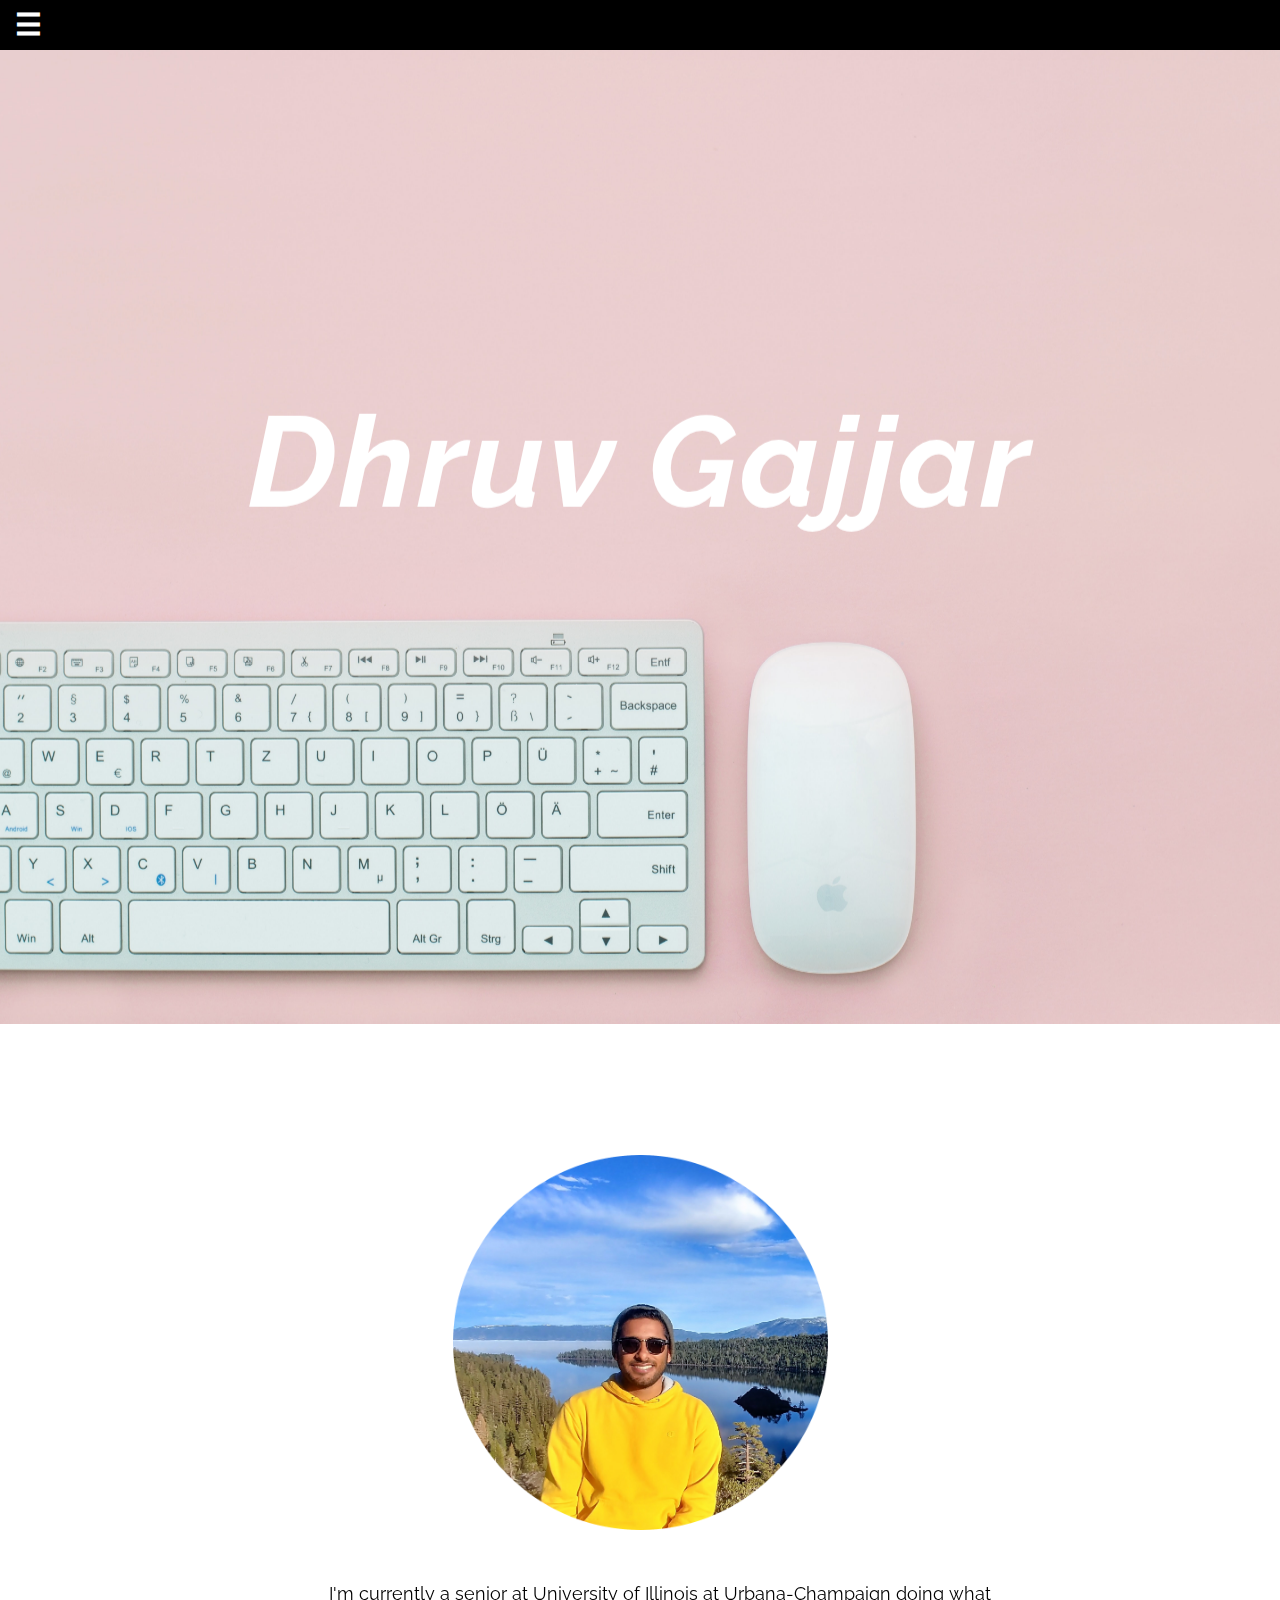
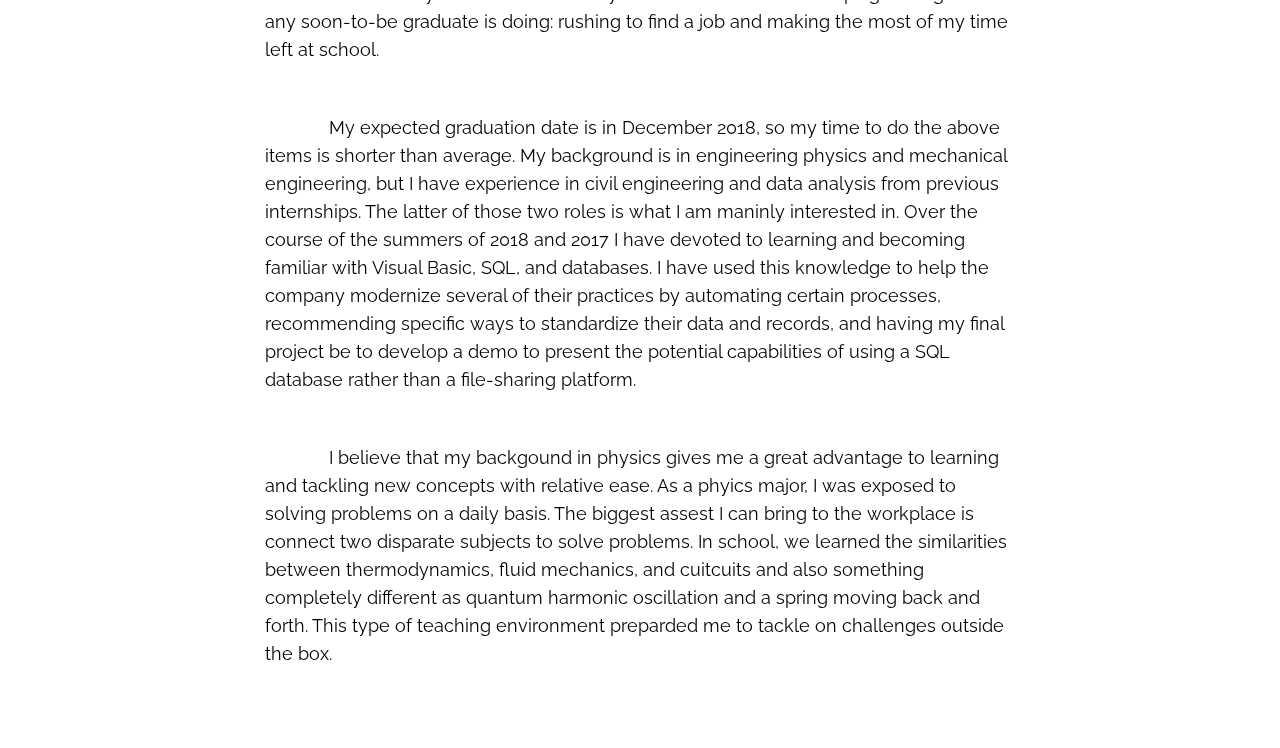
==== index.html @ 238c3222 "Update index.html" ====
<!DOCTYPE html>
<html>

<head>
   <title> About Me </title>
   <meta name="viewport" content="width=device-width, initial-scale=1">
   <link rel="shortcut icon" href="https://dhruvgajjar.github.io/images/Website logo.png" />
   <link href="https://fonts.googleapis.com/css?family=Raleway:300,400,500,200,100,600" rel="stylesheet">
   <link rel="stylesheet" type="text/css" href="https://dhruvgajjar.github.io/css/main.css">
</head>
   
<body>   
   <div id="mySidenav" class="sidenav">
      <a href="javascript:void(0)" class="closebtn" onclick="closeNav()">&times;</a>
      <a href="https://dhruvgajjar.github.io">About Me</a>
      <a href="https://dhruvgajjar.github.io/experience.html">Experience</a>
      <a href="https://dhruvgajjar.github.io/projects.html">Projects</a>
      <a href="#">Contact</a>
   </div>
   <span style="font-size:30px;padding-left:0.5em;font-weight:800;top:0;line-height: 50px;color:white;background-color:black;font-family:'Raleway',sans-serif;cursor:pointer;position:fixed;z-index: 1;width:100%;" onclick="openNav()">  &#9776;</span>
   
   <div class="MainContainer">
     <div class="ParallaxContainer">
       <h1 style="font-weight:bold;font-style:italic;">
         Dhruv Gajjar
       </h1>
     </div>

     <div class="ContentContainer">
       <div class="Content">
         <img style="height:50%;width:50%;display: block;margin-left: auto;margin-right:auto;"src="https://dhruvgajjar.github.io/images/Lake Tahoe.png"/>
         <p>I'm currently a senior at University of Illinois at Urbana-Champaign doing what any soon-to-be graduate is doing: rushing to find a job and making the most of my time left at school.   
         </p>
         <p>
         My expected graduation date is in December 2018, so my time to do the above items is shorter than average. My background is in engineering physics and mechanical engineering, but I have experience in civil engineering and data analysis from previous internships. The latter of those two roles is what I am maninly interested in. Over the course of the summers of 2018 and 2017 I have devoted to learning and becoming familiar with Visual Basic, SQL, and databases. I have used this knowledge to help the company modernize several of their practices by automating certain processes, recommending specific ways to standardize their data and records, and having my final project be to develop a demo to present the potential capabilities of using a SQL database rather than a file-sharing platform. 
         </p>
         <p>
         I believe that my backgound in physics gives me a great advantage to learning and tackling new concepts with relative ease. As a phyics major, I was exposed to solving problems on a daily basis. The biggest assest I can bring to the workplace is connect two disparate subjects to solve problems. In school, we learned the similarities between thermodynamics, fluid mechanics, and cuitcuits and also something completely different as quantum harmonic oscillation and a spring moving back and forth. This type of teaching environment preparded me to tackle on challenges outside the box.
         </p>
        </div>
     </div>
   </div>
   
   <script>
      function openNav() {
         document.getElementById("mySidenav").style.width = "250px";
         document.getElementById("main").style.marginLeft = "250px";
         document.body.style.backgroundColor = "rgba(0,0,0,0.4)";
      }
      /* Set the width of the side navigation to 0 and the left margin of the page content to 0, and the background color of body to white */
      function closeNav() {
          document.getElementById("mySidenav").style.width = "0";
          document.getElementById("main").style.marginLeft = "0";
          document.body.style.backgroundColor = "white";
      }
      
   </script>
   
</body>
   
</html>
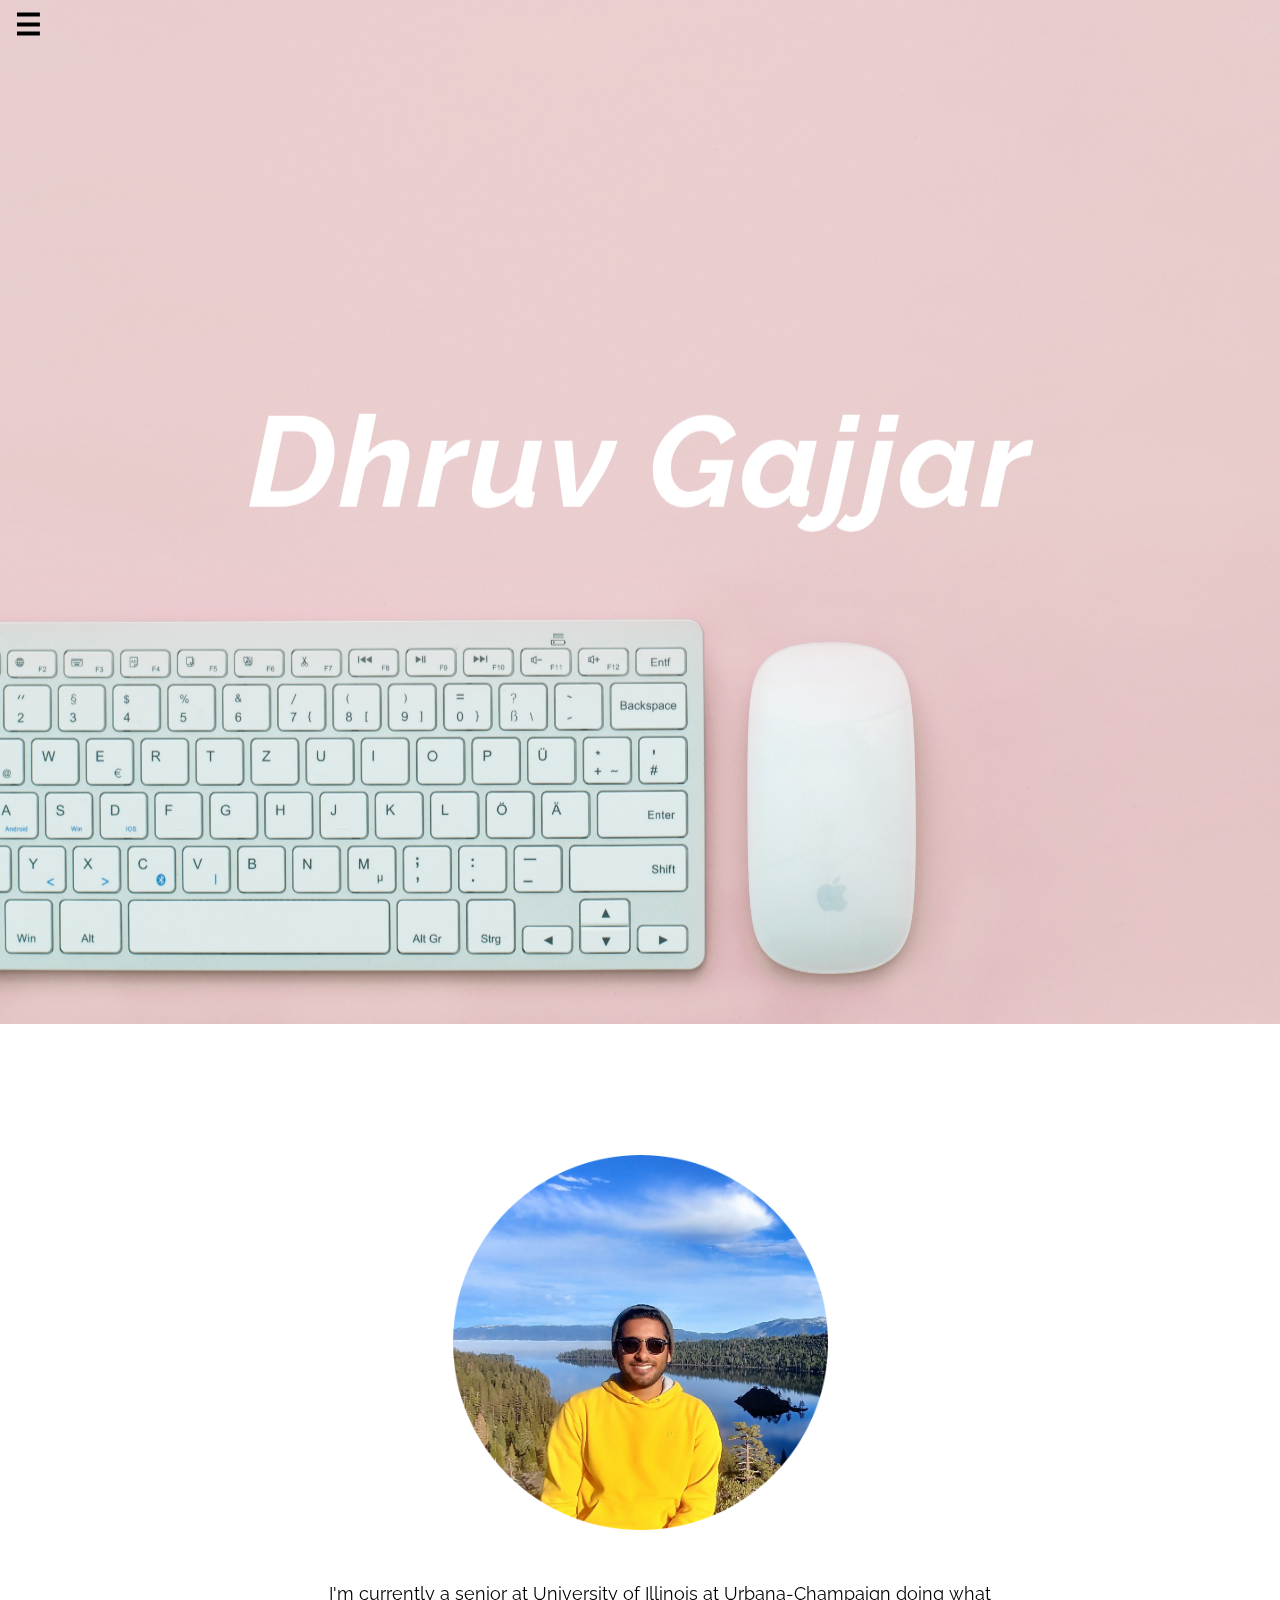
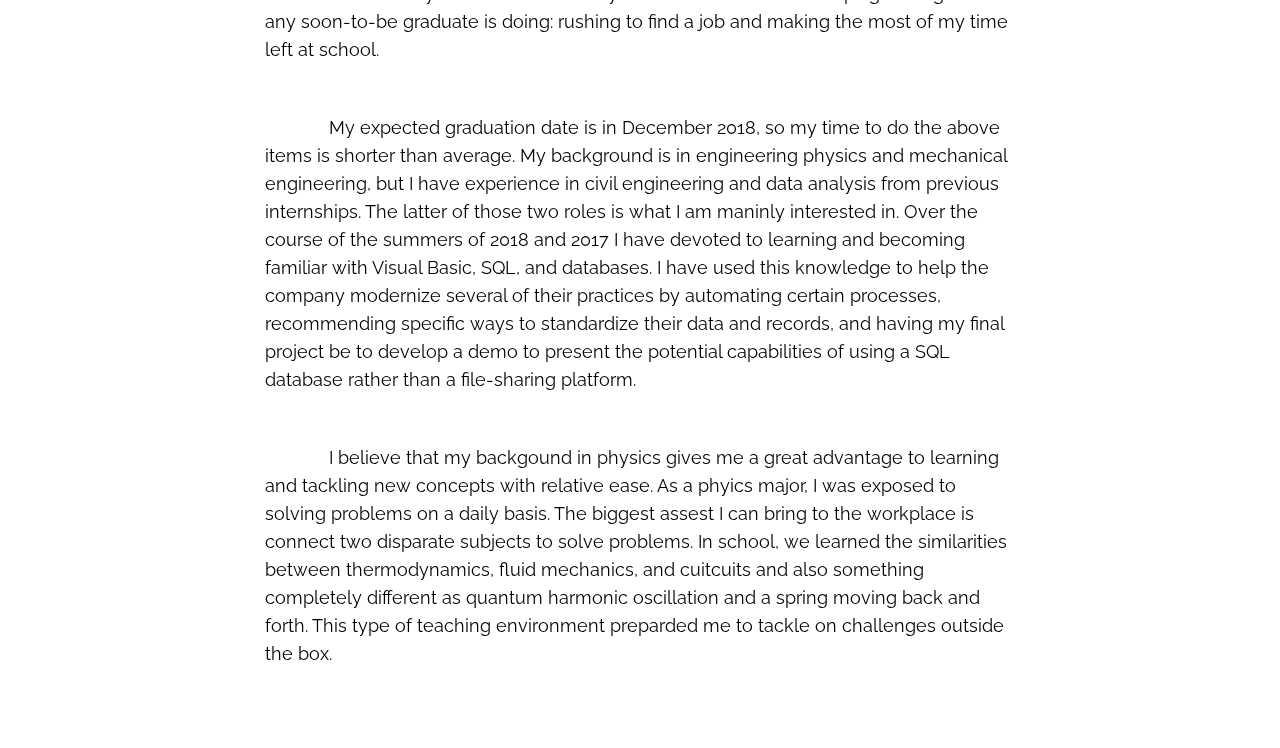
==== commit a0a75f23: "Update index.html" ====
--- a/index.html
+++ b/index.html
@@ -17,7 +17,7 @@
       <a href="https://dhruvgajjar.github.io/projects.html">Projects</a>
       <a href="#">Contact</a>
    </div>
-   <span style="font-size:30px;padding-left:0.5em;font-weight:800;top:0;line-height: 50px;color:white;background-color:black;font-family:'Raleway',sans-serif;cursor:pointer;position:fixed;z-index: 1;width:100%;" onclick="openNav()">  &#9776;</span>
+   <span style="font-size:30px;padding-left:0.5em;font-weight:800;top:0;line-height: 50px;color:black;background-color:transparent;font-family:'Raleway',sans-serif;cursor:pointer;position:fixed;z-index: 1;width:100%;" onclick="openNav()">  &#9776;</span>
    
    <div class="MainContainer">
      <div class="ParallaxContainer">
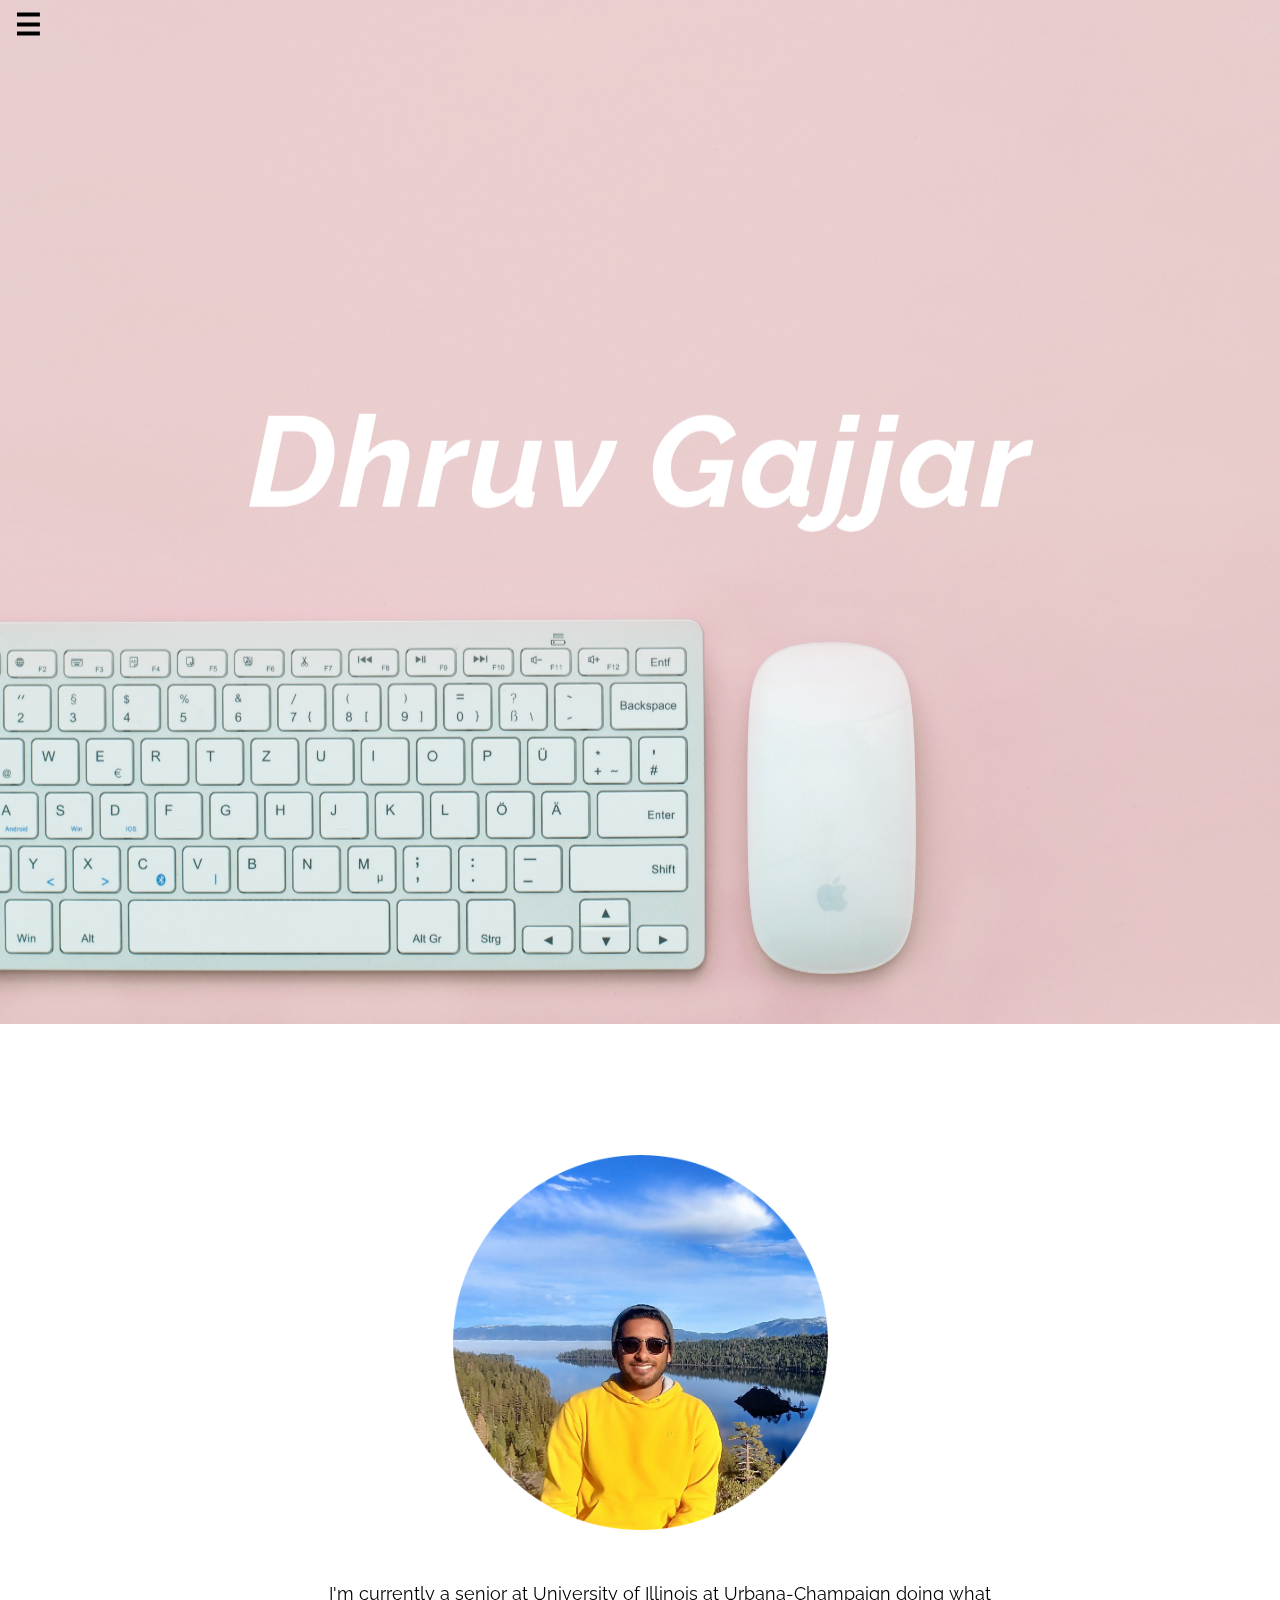
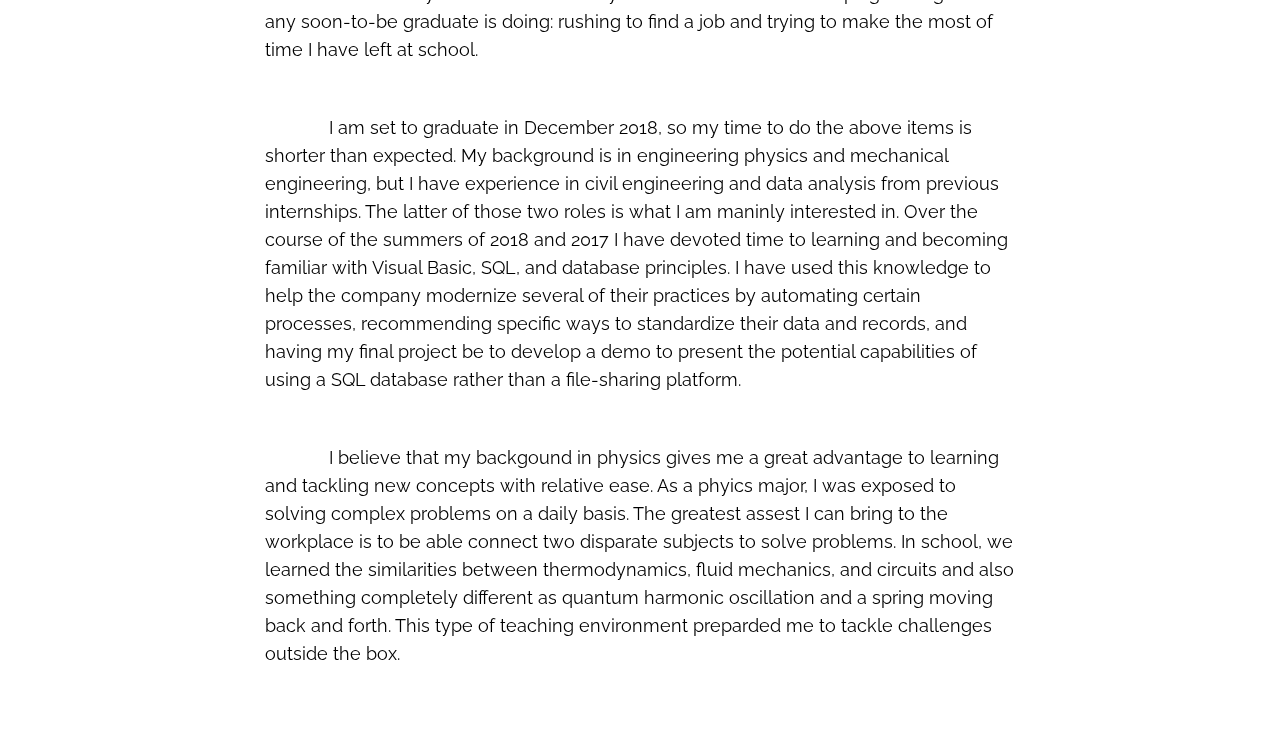
==== commit 30c9e643: "Update index.html" ====
--- a/index.html
+++ b/index.html
@@ -10,13 +10,13 @@
 </head>
    
 <body>   
-   <div id="mySidenav" class="sidenav">
+    <div id="mySidenav" class="sidenav">
       <a href="javascript:void(0)" class="closebtn" onclick="closeNav()">&times;</a>
       <a href="https://dhruvgajjar.github.io">About Me</a>
       <a href="https://dhruvgajjar.github.io/experience.html">Experience</a>
       <a href="https://dhruvgajjar.github.io/projects.html">Projects</a>
-      <a href="#">Contact</a>
-   </div>
+      <a href="https://dhruvgajjar.github.io/contact.html">Contact Me</a>
+    </div>
    <span style="font-size:30px;padding-left:0.5em;font-weight:800;top:0;line-height: 50px;color:black;background-color:transparent;font-family:'Raleway',sans-serif;cursor:pointer;position:fixed;z-index: 1;width:100%;" onclick="openNav()">  &#9776;</span>
    
    <div class="MainContainer">
@@ -29,13 +29,13 @@
      <div class="ContentContainer">
        <div class="Content">
          <img style="height:50%;width:50%;display: block;margin-left: auto;margin-right:auto;"src="https://dhruvgajjar.github.io/images/Lake Tahoe.png"/>
-         <p>I'm currently a senior at University of Illinois at Urbana-Champaign doing what any soon-to-be graduate is doing: rushing to find a job and making the most of my time left at school.   
+         <p>I'm currently a senior at University of Illinois at Urbana-Champaign doing what any soon-to-be graduate is doing: rushing to find a job and trying to make the most of time I have left at school.   
          </p>
          <p>
-         My expected graduation date is in December 2018, so my time to do the above items is shorter than average. My background is in engineering physics and mechanical engineering, but I have experience in civil engineering and data analysis from previous internships. The latter of those two roles is what I am maninly interested in. Over the course of the summers of 2018 and 2017 I have devoted to learning and becoming familiar with Visual Basic, SQL, and databases. I have used this knowledge to help the company modernize several of their practices by automating certain processes, recommending specific ways to standardize their data and records, and having my final project be to develop a demo to present the potential capabilities of using a SQL database rather than a file-sharing platform. 
+         I am set to graduate in December 2018, so my time to do the above items is shorter than expected. My background is in engineering physics and mechanical engineering, but I have experience in civil engineering and data analysis from previous internships. The latter of those two roles is what I am maninly interested in. Over the course of the summers of 2018 and 2017 I have devoted time to learning and becoming familiar with Visual Basic, SQL, and database principles. I have used this knowledge to help the company modernize several of their practices by automating certain processes, recommending specific ways to standardize their data and records, and having my final project be to develop a demo to present the potential capabilities of using a SQL database rather than a file-sharing platform. 
          </p>
          <p>
-         I believe that my backgound in physics gives me a great advantage to learning and tackling new concepts with relative ease. As a phyics major, I was exposed to solving problems on a daily basis. The biggest assest I can bring to the workplace is connect two disparate subjects to solve problems. In school, we learned the similarities between thermodynamics, fluid mechanics, and cuitcuits and also something completely different as quantum harmonic oscillation and a spring moving back and forth. This type of teaching environment preparded me to tackle on challenges outside the box.
+         I believe that my backgound in physics gives me a great advantage to learning and tackling new concepts with relative ease. As a phyics major, I was exposed to solving complex problems on a daily basis. The greatest assest I can bring to the workplace is to be able connect two disparate subjects to solve problems. In school, we learned the similarities between thermodynamics, fluid mechanics, and circuits and also something completely different as quantum harmonic oscillation and a spring moving back and forth. This type of teaching environment preparded me to tackle challenges outside the box.
          </p>
         </div>
      </div>
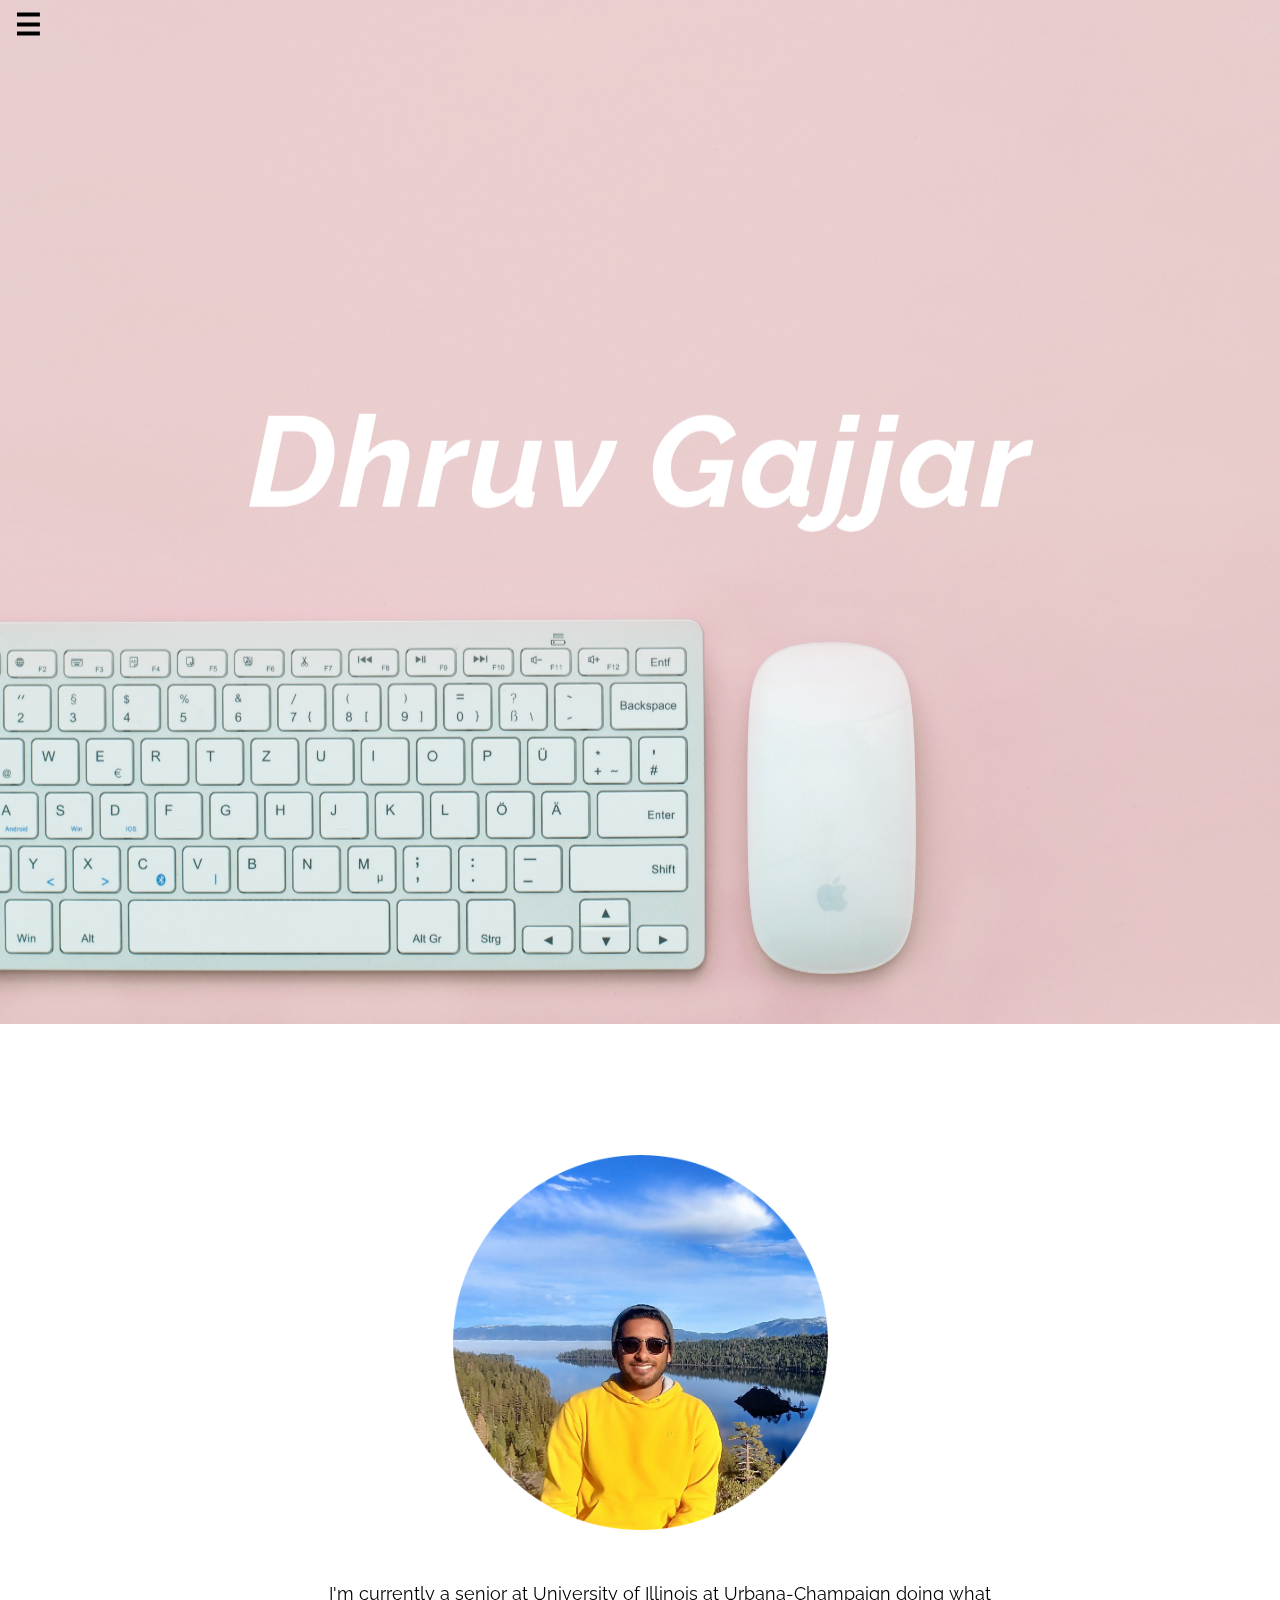
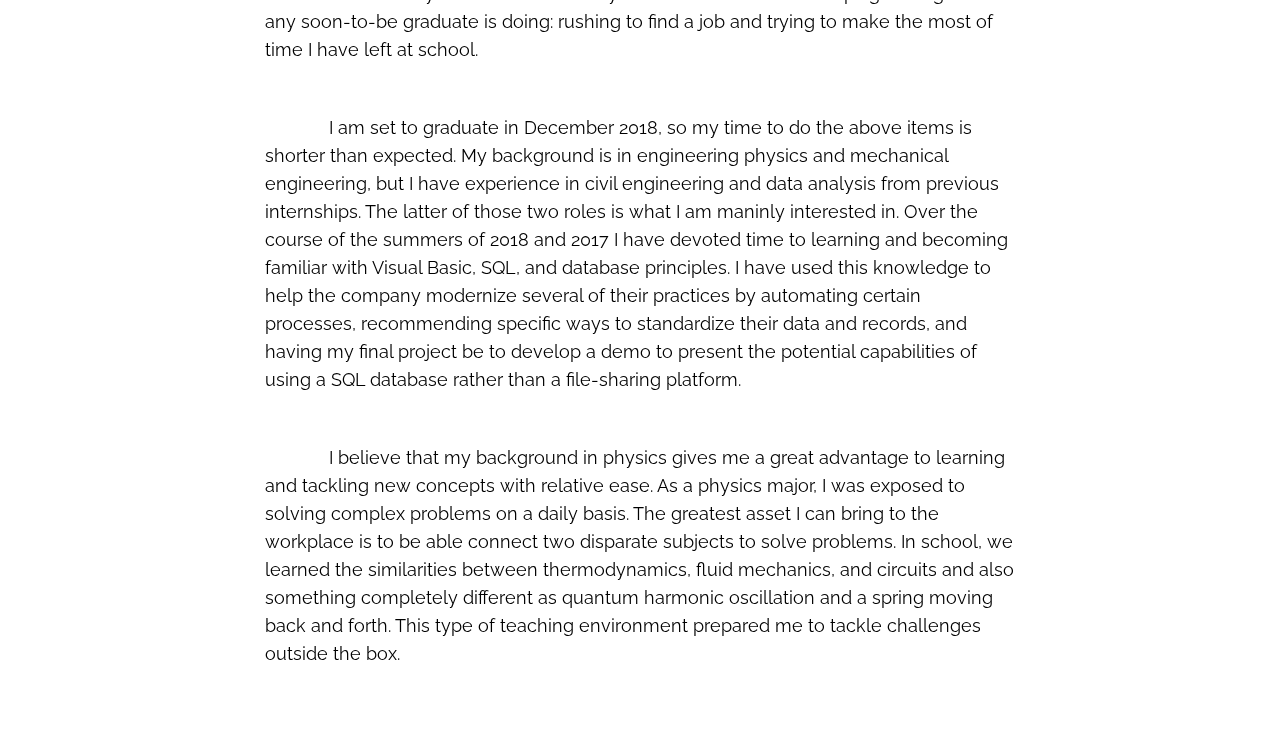
==== commit 10cfa86f: "Update index.html" ====
--- a/index.html
+++ b/index.html
@@ -35,7 +35,7 @@
          I am set to graduate in December 2018, so my time to do the above items is shorter than expected. My background is in engineering physics and mechanical engineering, but I have experience in civil engineering and data analysis from previous internships. The latter of those two roles is what I am maninly interested in. Over the course of the summers of 2018 and 2017 I have devoted time to learning and becoming familiar with Visual Basic, SQL, and database principles. I have used this knowledge to help the company modernize several of their practices by automating certain processes, recommending specific ways to standardize their data and records, and having my final project be to develop a demo to present the potential capabilities of using a SQL database rather than a file-sharing platform. 
          </p>
          <p>
-         I believe that my backgound in physics gives me a great advantage to learning and tackling new concepts with relative ease. As a phyics major, I was exposed to solving complex problems on a daily basis. The greatest assest I can bring to the workplace is to be able connect two disparate subjects to solve problems. In school, we learned the similarities between thermodynamics, fluid mechanics, and circuits and also something completely different as quantum harmonic oscillation and a spring moving back and forth. This type of teaching environment preparded me to tackle challenges outside the box.
+         I believe that my background in physics gives me a great advantage to learning and tackling new concepts with relative ease. As a physics major, I was exposed to solving complex problems on a daily basis. The greatest asset I can bring to the workplace is to be able connect two disparate subjects to solve problems. In school, we learned the similarities between thermodynamics, fluid mechanics, and circuits and also something completely different as quantum harmonic oscillation and a spring moving back and forth. This type of teaching environment prepared me to tackle challenges outside the box.
          </p>
         </div>
      </div>
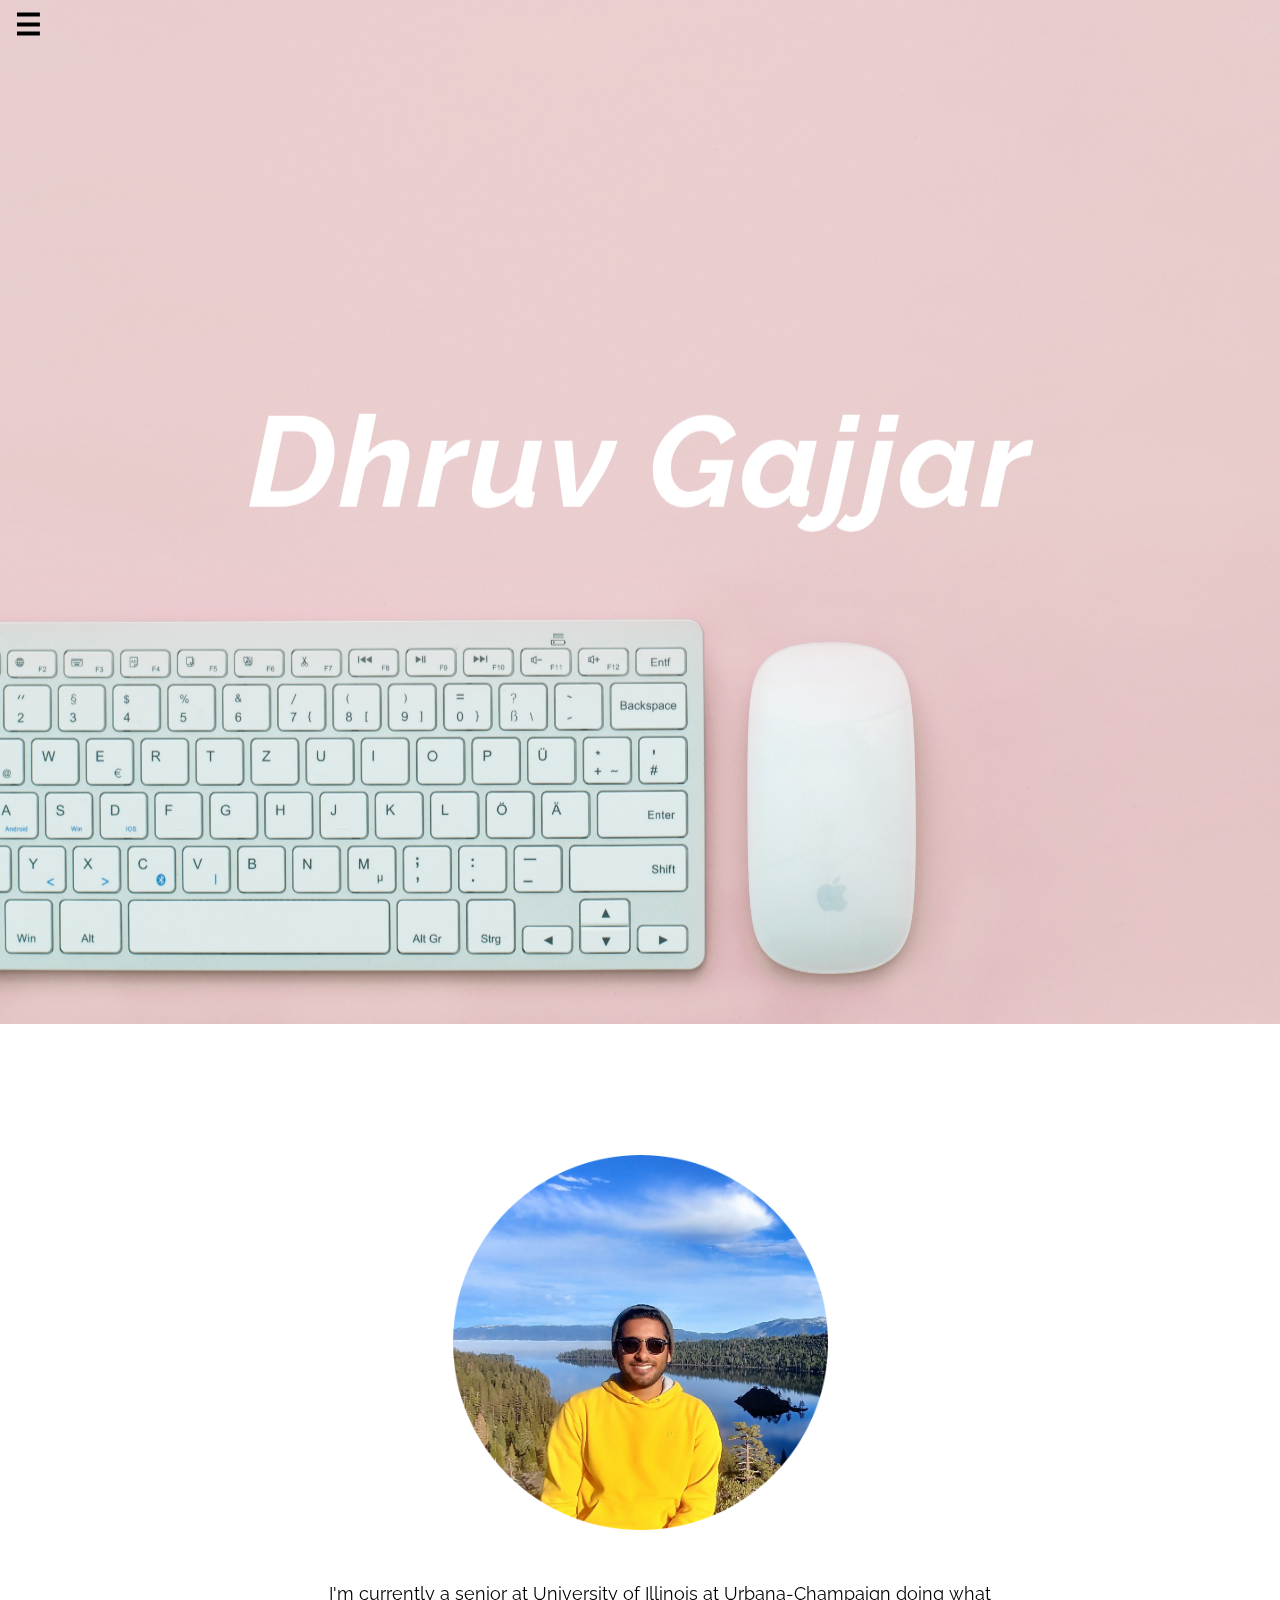
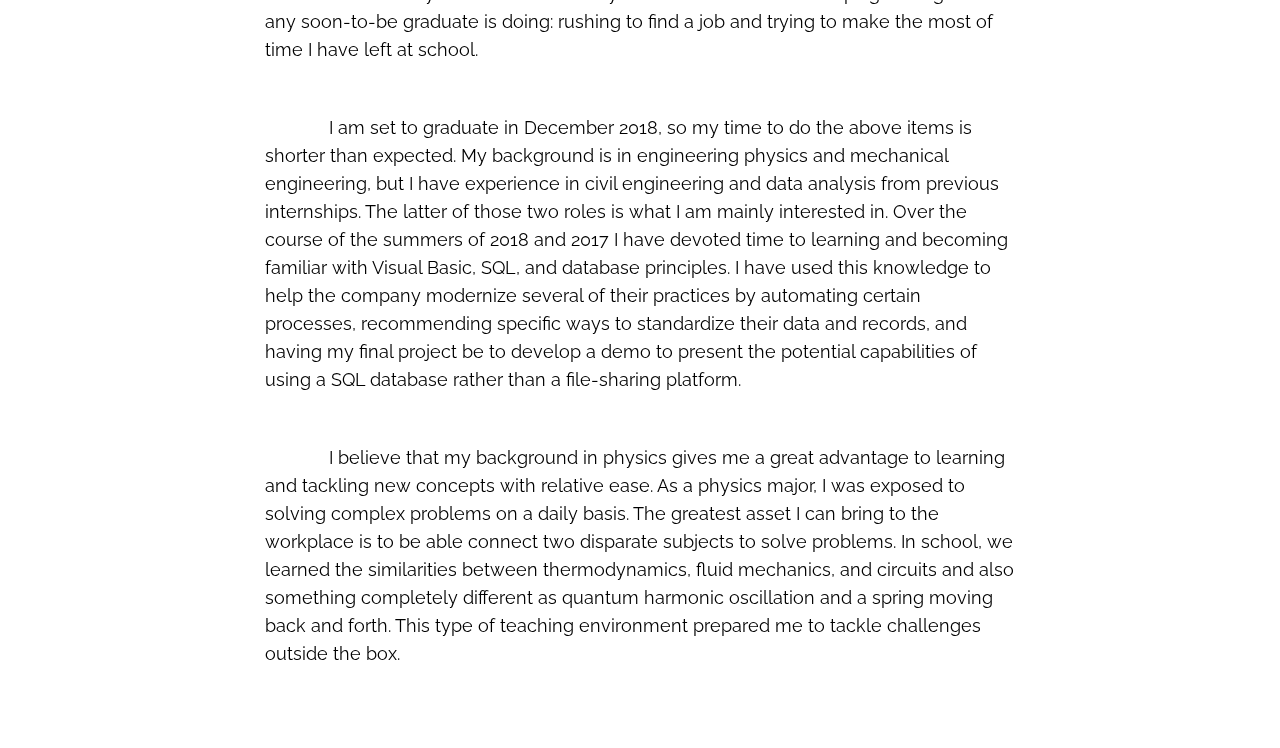
==== commit c4a12a95: "Update index.html" ====
--- a/index.html
+++ b/index.html
@@ -32,7 +32,7 @@
          <p>I'm currently a senior at University of Illinois at Urbana-Champaign doing what any soon-to-be graduate is doing: rushing to find a job and trying to make the most of time I have left at school.   
          </p>
          <p>
-         I am set to graduate in December 2018, so my time to do the above items is shorter than expected. My background is in engineering physics and mechanical engineering, but I have experience in civil engineering and data analysis from previous internships. The latter of those two roles is what I am maninly interested in. Over the course of the summers of 2018 and 2017 I have devoted time to learning and becoming familiar with Visual Basic, SQL, and database principles. I have used this knowledge to help the company modernize several of their practices by automating certain processes, recommending specific ways to standardize their data and records, and having my final project be to develop a demo to present the potential capabilities of using a SQL database rather than a file-sharing platform. 
+         I am set to graduate in December 2018, so my time to do the above items is shorter than expected. My background is in engineering physics and mechanical engineering, but I have experience in civil engineering and data analysis from previous internships. The latter of those two roles is what I am mainly interested in. Over the course of the summers of 2018 and 2017 I have devoted time to learning and becoming familiar with Visual Basic, SQL, and database principles. I have used this knowledge to help the company modernize several of their practices by automating certain processes, recommending specific ways to standardize their data and records, and having my final project be to develop a demo to present the potential capabilities of using a SQL database rather than a file-sharing platform. 
          </p>
          <p>
          I believe that my background in physics gives me a great advantage to learning and tackling new concepts with relative ease. As a physics major, I was exposed to solving complex problems on a daily basis. The greatest asset I can bring to the workplace is to be able connect two disparate subjects to solve problems. In school, we learned the similarities between thermodynamics, fluid mechanics, and circuits and also something completely different as quantum harmonic oscillation and a spring moving back and forth. This type of teaching environment prepared me to tackle challenges outside the box.
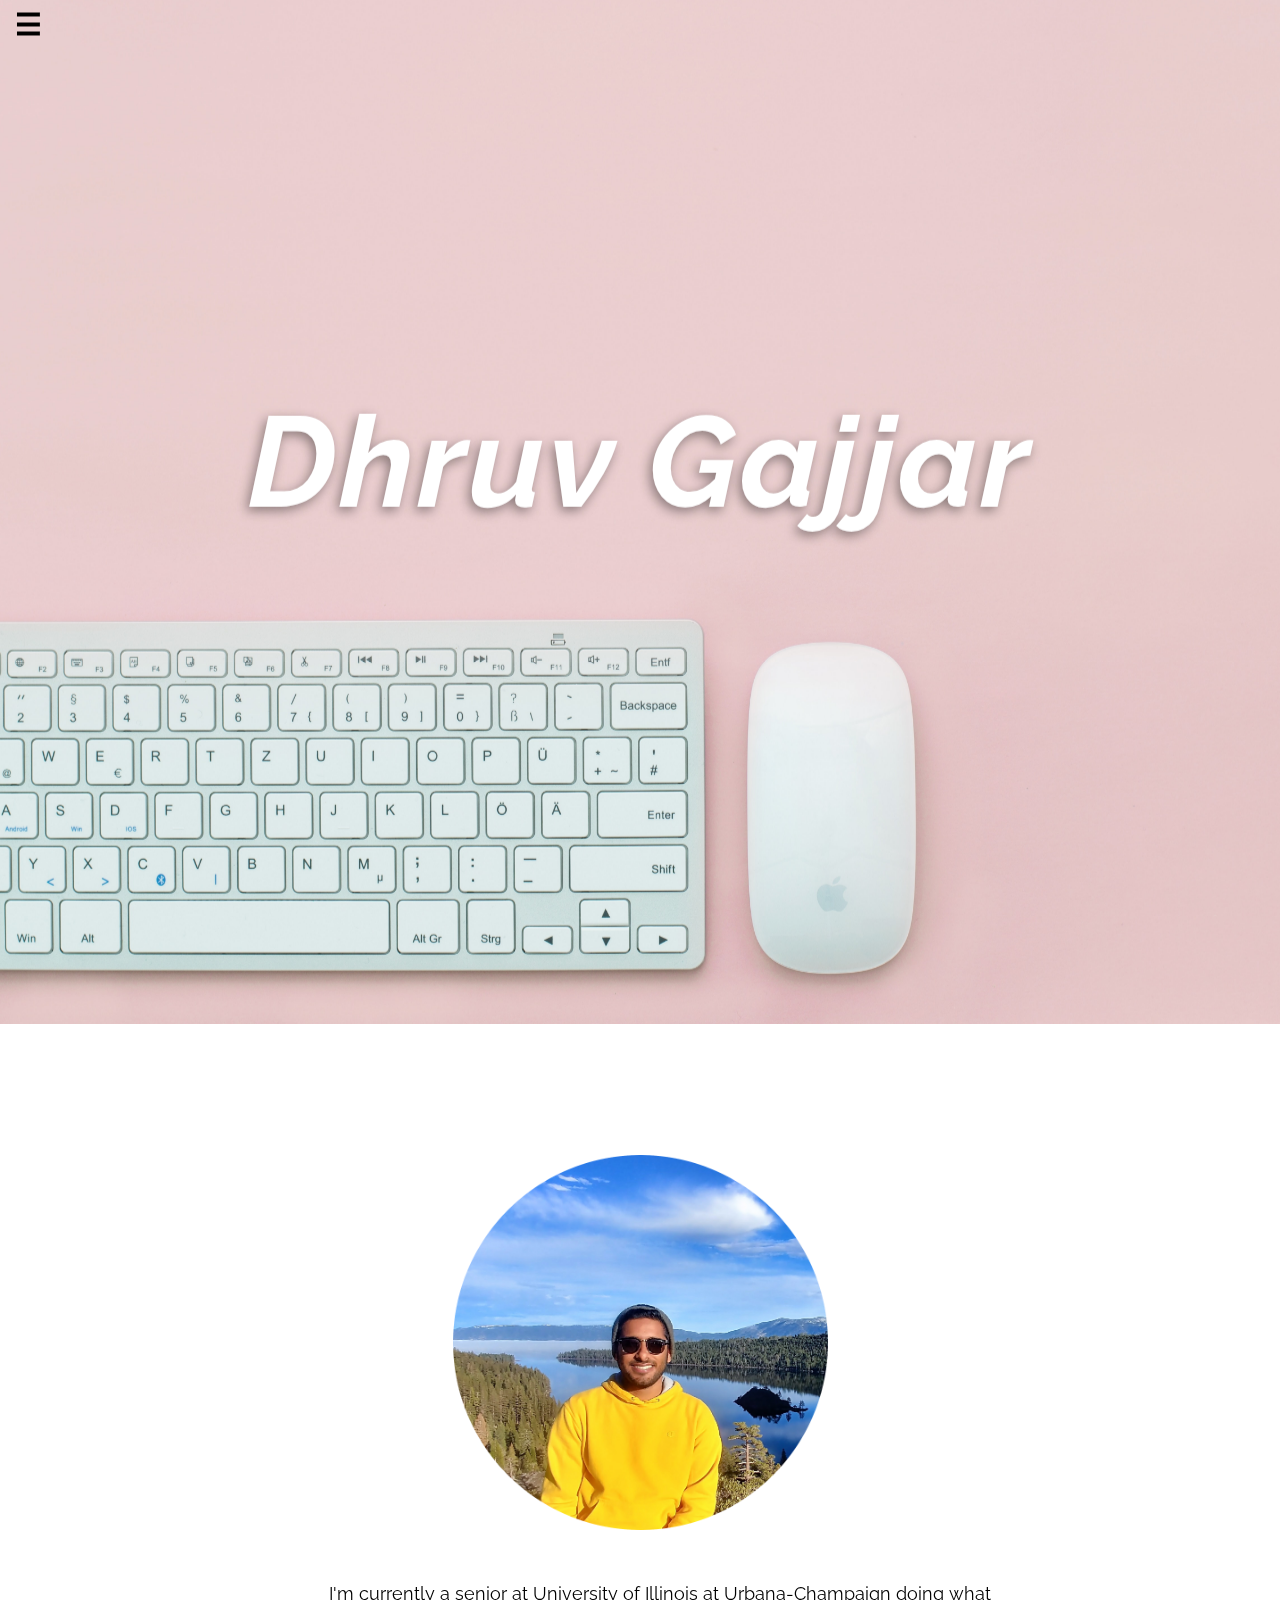
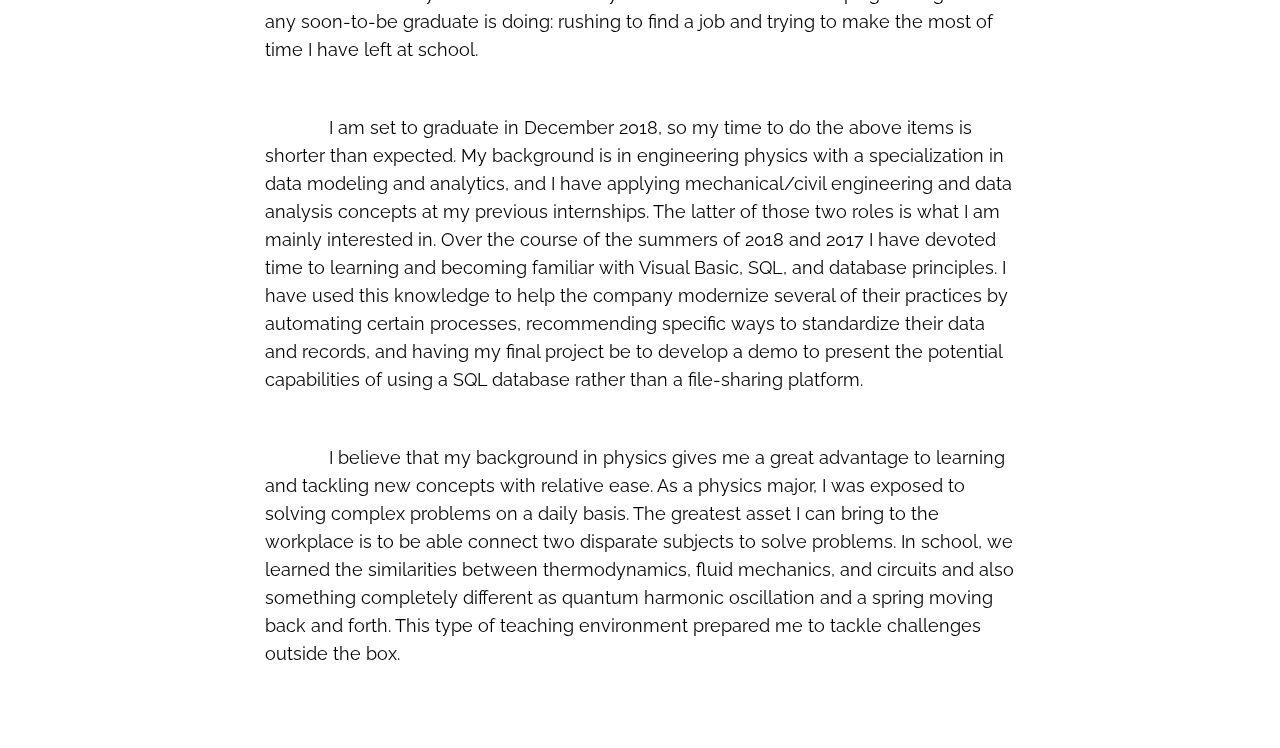
==== commit dbecd5a0: "Update index.html" ====
--- a/index.html
+++ b/index.html
@@ -32,7 +32,7 @@
          <p>I'm currently a senior at University of Illinois at Urbana-Champaign doing what any soon-to-be graduate is doing: rushing to find a job and trying to make the most of time I have left at school.   
          </p>
          <p>
-         I am set to graduate in December 2018, so my time to do the above items is shorter than expected. My background is in engineering physics and mechanical engineering, but I have experience in civil engineering and data analysis from previous internships. The latter of those two roles is what I am mainly interested in. Over the course of the summers of 2018 and 2017 I have devoted time to learning and becoming familiar with Visual Basic, SQL, and database principles. I have used this knowledge to help the company modernize several of their practices by automating certain processes, recommending specific ways to standardize their data and records, and having my final project be to develop a demo to present the potential capabilities of using a SQL database rather than a file-sharing platform. 
+         I am set to graduate in December 2018, so my time to do the above items is shorter than expected. My background is in engineering physics with a specialization in data modeling and analytics, and I have applying mechanical/civil engineering and data analysis concepts at my previous internships. The latter of those two roles is what I am mainly interested in. Over the course of the summers of 2018 and 2017 I have devoted time to learning and becoming familiar with Visual Basic, SQL, and database principles. I have used this knowledge to help the company modernize several of their practices by automating certain processes, recommending specific ways to standardize their data and records, and having my final project be to develop a demo to present the potential capabilities of using a SQL database rather than a file-sharing platform. 
          </p>
          <p>
          I believe that my background in physics gives me a great advantage to learning and tackling new concepts with relative ease. As a physics major, I was exposed to solving complex problems on a daily basis. The greatest asset I can bring to the workplace is to be able connect two disparate subjects to solve problems. In school, we learned the similarities between thermodynamics, fluid mechanics, and circuits and also something completely different as quantum harmonic oscillation and a spring moving back and forth. This type of teaching environment prepared me to tackle challenges outside the box.
